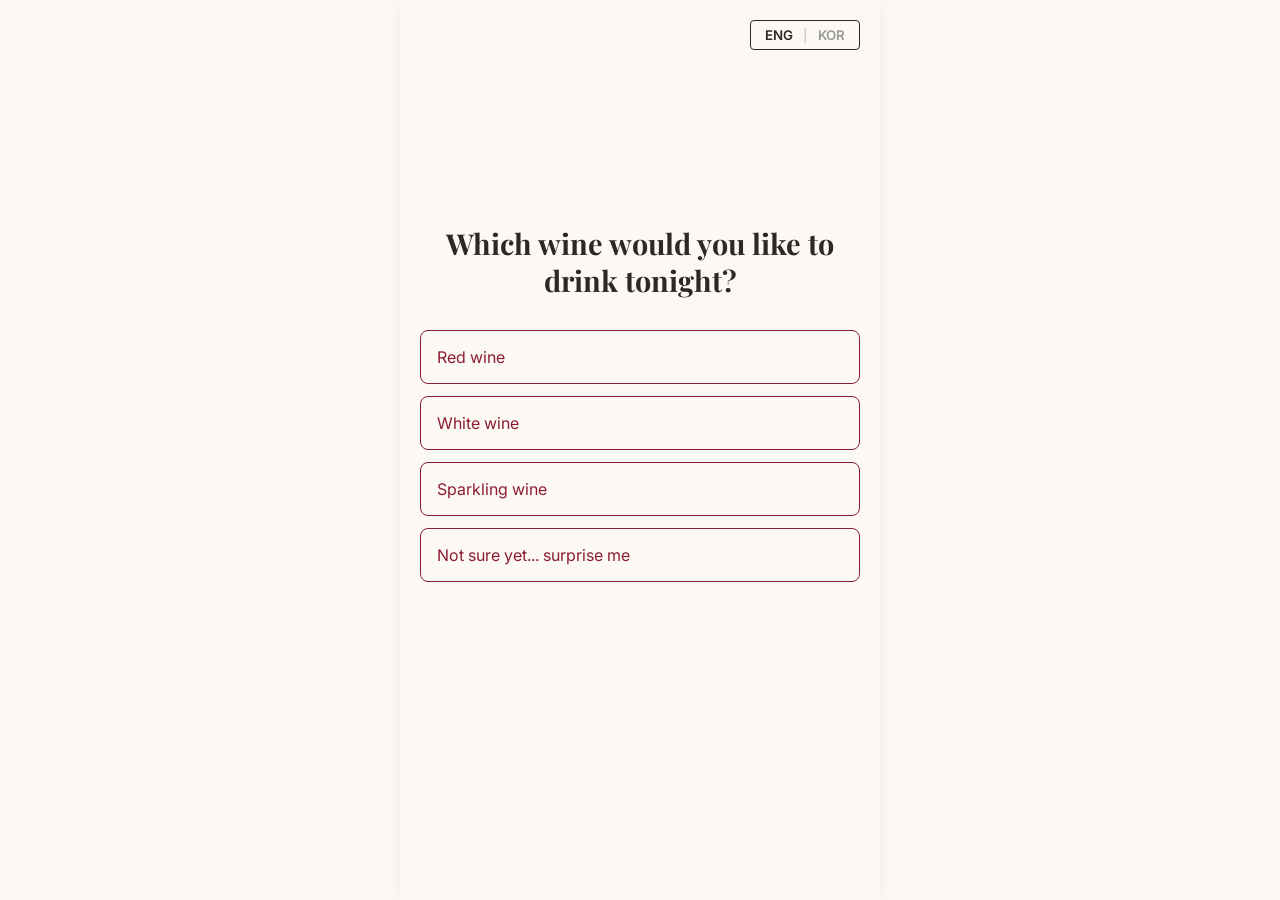
==== index.html @ 77f61afd "Initial commit of Perbacco Wine Quiz App" ====
<!DOCTYPE html>
<html lang="en">
<head>
    <meta charset="UTF-8">
    <meta name="viewport" content="width=device-width, initial-scale=1.0, maximum-scale=1.0, user-scalable=no">
    <title>PerBacco Wine Selection</title>
    <link href="https://fonts.googleapis.com/css2?family=Playfair+Display:ital,wght@0,400;0,700;1,400&family=Inter:wght@300;400;600&display=swap" rel="stylesheet">
    <link rel="stylesheet" href="style.css">
</head>
<body>
    <div id="app">
        <!-- Header with Language Toggle -->
        <header>
            <div class="lang-toggle">
                <button id="lang-en" class="active" onclick="setLanguage('en')">ENG</button>
                <div class="divider">|</div>
                <button id="lang-ko" onclick="setLanguage('ko')">KOR</button>
            </div>
        </header>

        <!-- Dynamic Content Container -->
        <main id="content-area">
            <!-- Screens will be injected here by JS -->
        </main>

        <!-- Hidden Admin Trigger: double click bottom left corner -->
        <div class="admin-mode-trigger" ondblclick="toggleAdminMode()" title="Double click for admin mode"></div>
        <div id="admin-overlay" class="admin-overlay">
            Admin Mode<br>Scores: <span id="admin-scores">-</span>
        </div>
    </div>
    <script src="script.js?v=8"></script>
</body>
</html>
---- style.css ----
:root {
    --bg-color: #fcf9f5;
    --text-color: #2c2925;
    --accent-color: #8b1c31; 
    --accent-hover: #6a1324;
    --border-color: #e5e0d8;
    --font-heading: 'Playfair Display', serif;
    --font-body: 'Inter', sans-serif;
}

* {
    box-sizing: border-box;
    margin: 0;
    padding: 0;
}

body {
    background-color: var(--bg-color);
    color: var(--text-color);
    font-family: var(--font-body);
    display: flex;
    justify-content: center;
    min-height: 100vh;
    overflow-x: hidden;
}

#app {
    width: 100%;
    max-width: 480px;
    min-height: 100vh;
    display: flex;
    flex-direction: column;
    padding: 20px;
    background-color: var(--bg-color);
    box-shadow: 0 0 20px rgba(0,0,0,0.05);
    position: relative;
}

header {
    display: flex;
    justify-content: flex-end;
    margin-bottom: 20px;
}

.lang-toggle {
    display: flex;
    align-items: center;
    border: 1px solid var(--text-color);
    border-radius: 4px;
    padding: 4px 8px;
    font-size: 0.8rem;
    font-weight: 600;
}

.lang-toggle button {
    background: none;
    border: none;
    cursor: pointer;
    font-family: var(--font-body);
    font-weight: 600;
    color: #999;
    padding: 2px 6px;
    transition: color 0.3s;
}

.lang-toggle button.active {
    color: var(--text-color);
}

.lang-toggle .divider {
    color: #ccc;
    margin: 0 4px;
}

#content-area {
    flex: 1;
    display: flex;
    flex-direction: column;
}

.illustration {
    width: 60%;
    max-width: 250px;
    height: auto;
    margin: 0 auto 30px;
    display: block;
    border-radius: 8px; /* Optional, depending on logo styling */
}

/* Animations */
@keyframes fadeIn {
    from { opacity: 0; transform: translateY(10px); }
    to { opacity: 1; transform: translateY(0); }
}

.fade-in {
    animation: fadeIn 0.4s ease forwards;
}

@keyframes pulse {
    0% { transform: scale(1); opacity: 0.8; }
    50% { transform: scale(1.08); opacity: 1; filter: brightness(1.1); }
    100% { transform: scale(1); opacity: 0.8; }
}

.pulsing-logo {
    animation: pulse 3s infinite ease-in-out;
}

/* Options */
h1.question-title {
    font-family: var(--font-heading);
    font-size: 1.8rem;
    line-height: 1.3;
    margin-bottom: 30px;
    font-weight: 700;
    text-align: center;
}

.options-container {
    display: flex;
    flex-direction: column;
    gap: 12px;
}

.option-btn {
    background: transparent;
    border: 1px solid var(--accent-color);
    color: var(--accent-color);
    padding: 16px;
    border-radius: 8px;
    font-family: var(--font-body);
    font-size: 1rem;
    cursor: pointer;
    transition: all 0.3s ease;
    text-align: left;
}

.option-btn:hover {
    background: var(--accent-color);
    color: white;
}

.option-btn.selected {
    background: var(--accent-color);
    color: white;
}

.question-number {
    font-size: 0.9rem;
    color: #666;
    margin-bottom: 10px;
    text-transform: uppercase;
    letter-spacing: 1px;
    text-align: center;
}

/* Navigation Buttons */
.nav-buttons {
    display: flex;
    justify-content: space-between;
    margin-top: auto;
    padding-top: 30px;
}

.nav-btn {
    background: transparent;
    border: none;
    padding: 12px 24px;
    font-family: var(--font-body);
    font-weight: 600;
    font-size: 1rem;
    cursor: pointer;
    display: flex;
    align-items: center;
    gap: 8px;
    color: var(--text-color);
    transition: opacity 0.3s;
}

.nav-btn:disabled {
    opacity: 0.3;
    cursor: not-allowed;
}

.nav-btn.next-btn {
    border: 1px solid var(--text-color);
    border-radius: 20px;
}

.nav-btn.next-btn:hover:not(:disabled) {
    background: var(--text-color);
    color: white;
}

.nav-btn.submit-btn {
    background: var(--accent-color);
    color: white;
    border: none;
    border-radius: 20px;
}

/* Waiting Screen */
.waiting-screen {
    flex: 1;
    display: flex;
    flex-direction: column;
    align-items: center;
    justify-content: center;
    text-align: center;
}
.waiting-text {
    margin-top: 20px;
    font-family: var(--font-heading);
    font-size: 1.5rem;
    color: var(--accent-color);
}

/* Result Screen */
.result-screen {
    display: flex;
    flex-direction: column;
    align-items: center;
    flex: 1;
}

.result-main-title {
    font-family: var(--font-heading);
    font-size: 2.2rem;
    color: var(--accent-color);
    margin-bottom: 20px;
    font-weight: 700;
    text-align: center;
}

.result-content-row {
    display: flex;
    width: 100%;
    align-items: stretch;
    gap: 15px;
    margin-bottom: 30px;
}

.result-image {
    flex: 0 0 100px; /* Fixed width for the bottle image container */
    background: #f0ebe1;
    border-radius: 8px;
    display: flex;
    align-items: center;
    justify-content: center;
    overflow: hidden;
}
.result-image img {
    max-width: 100%;
    height: auto;
}
.result-image-placeholder {
    font-size: 0.8rem;
    color: #999;
    text-align: center;
    padding: 10px;
}

.result-description {
    flex: 1;
    font-size: 0.9rem;
    line-height: 1.5;
    color: #444;
    display: flex;
    flex-direction: column;
    justify-content: center;
}

.result-description p {
    margin-top: 5px;
}

.alt-wine-link {
    margin-top: auto;
    padding: 15px;
    border: 1px dashed var(--accent-color);
    border-radius: 8px;
    color: var(--accent-color);
    text-align: center;
    cursor: pointer;
    font-weight: 600;
    transition: background 0.3s;
    width: 100%;
}
.alt-wine-link:hover {
    background: rgba(139, 28, 49, 0.05);
}

.back-btn {
    align-self: flex-start;
    margin-bottom: 20px;
    background: none;
    border: none;
    color: var(--text-color);
    font-size: 1rem;
    cursor: pointer;
    font-weight: 600;
}

/* Admin Mode */
.admin-mode-trigger {
    position: absolute;
    bottom: 5px;
    left: 5px;
    width: 30px;
    height: 30px;
    border-radius: 15px;
    background: transparent;
    cursor: pointer;
    z-index: 999;
}
.admin-overlay {
    position: absolute;
    top: 5px;
    left: 5px;
    background: rgba(0,0,0,0.8);
    color: lime;
    padding: 10px;
    border-radius: 5px;
    font-family: monospace;
    font-size: 12px;
    display: none;
    z-index: 1000;
    pointer-events: none;
}
.admin-overlay.active {
    display: block;
}
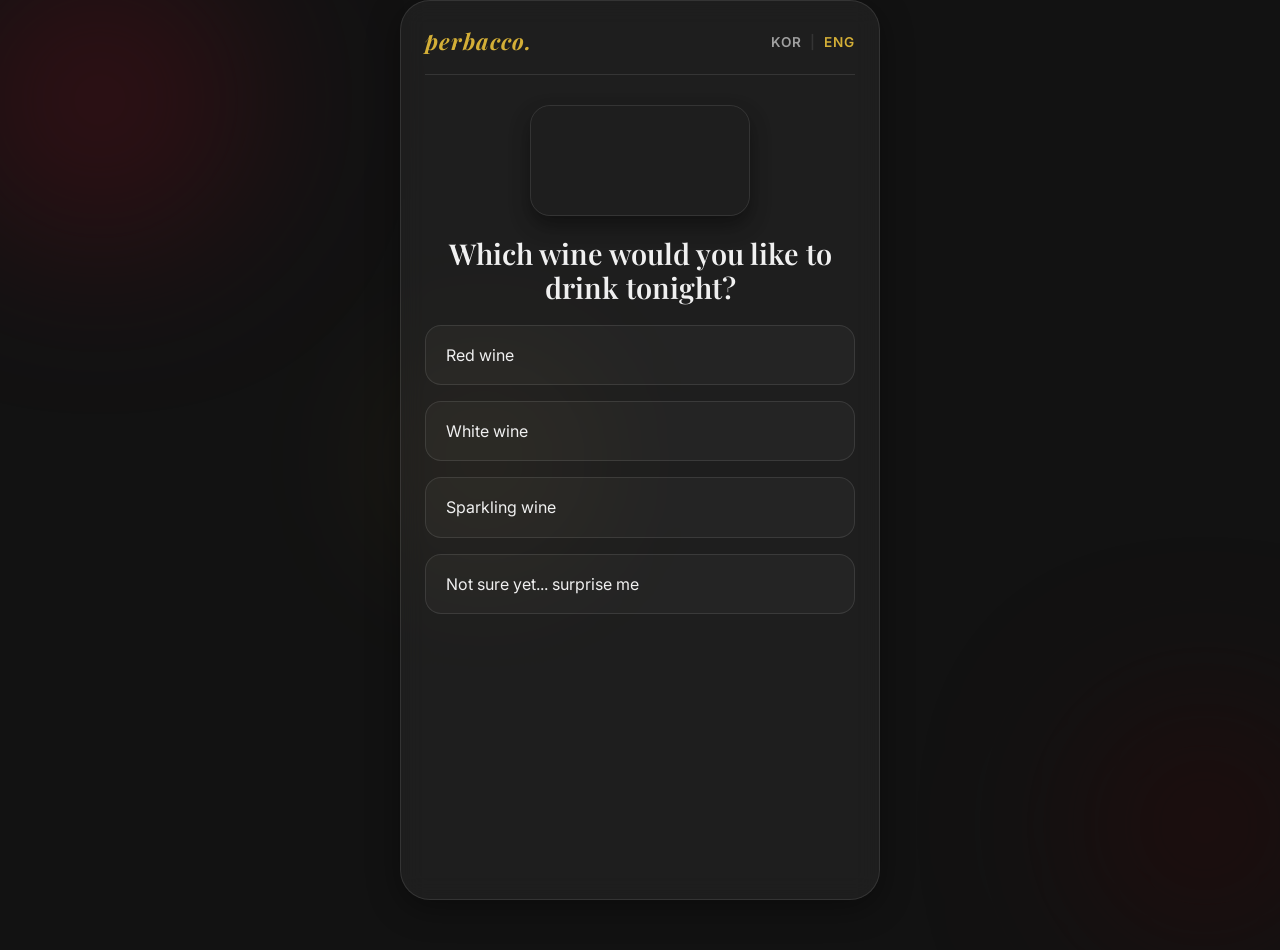
==== commit 4e0da3ee: "Redirect root to the current quiz (index_v2.html) The root URL still served the original quiz, which" ====
--- a/index.html
+++ b/index.html
@@ -1,34 +1,31 @@
 <!DOCTYPE html>
-<html lang="en">
+<html lang="ko">
 <head>
     <meta charset="UTF-8">
     <meta name="viewport" content="width=device-width, initial-scale=1.0, maximum-scale=1.0, user-scalable=no">
-    <title>PerBacco Wine Selection</title>
-    <link href="https://fonts.googleapis.com/css2?family=Playfair+Display:ital,wght@0,400;0,700;1,400&family=Inter:wght@300;400;600&display=swap" rel="stylesheet">
-    <link rel="stylesheet" href="style.css">
+    <title>PerBacco Wine Quiz</title>
+    <link rel="canonical" href="https://scu119.github.io/wine-quiz/index_v2.html">
+    <meta http-equiv="refresh" content="0; url=index_v2.html">
+    <script>location.replace('index_v2.html' + location.search + location.hash);</script>
+    <style>
+        body {
+            margin: 0;
+            min-height: 100vh;
+            display: flex;
+            align-items: center;
+            justify-content: center;
+            background: #111;
+            color: #d9c27e;
+            font-family: Georgia, 'Times New Roman', serif;
+            font-style: italic;
+            font-size: 1.1rem;
+        }
+        a { color: #d9c27e; }
+    </style>
 </head>
 <body>
-    <div id="app">
-        <!-- Header with Language Toggle -->
-        <header>
-            <div class="lang-toggle">
-                <button id="lang-en" class="active" onclick="setLanguage('en')">ENG</button>
-                <div class="divider">|</div>
-                <button id="lang-ko" onclick="setLanguage('ko')">KOR</button>
-            </div>
-        </header>
-
-        <!-- Dynamic Content Container -->
-        <main id="content-area">
-            <!-- Screens will be injected here by JS -->
-        </main>
-
-        <!-- Hidden Admin Trigger: double click bottom left corner -->
-        <div class="admin-mode-trigger" ondblclick="toggleAdminMode()" title="Double click for admin mode"></div>
-        <div id="admin-overlay" class="admin-overlay">
-            Admin Mode<br>Scores: <span id="admin-scores">-</span>
-        </div>
-    </div>
-    <script src="script.js?v=8"></script>
+    <!-- Root now points at the current quiz (v2). Kept as a redirect so the old
+         bookmarked root URL still lands on the live version served by the menu QR. -->
+    <p>Redirecting to the wine quiz&hellip; <a href="index_v2.html">Continue</a></p>
 </body>
 </html>
